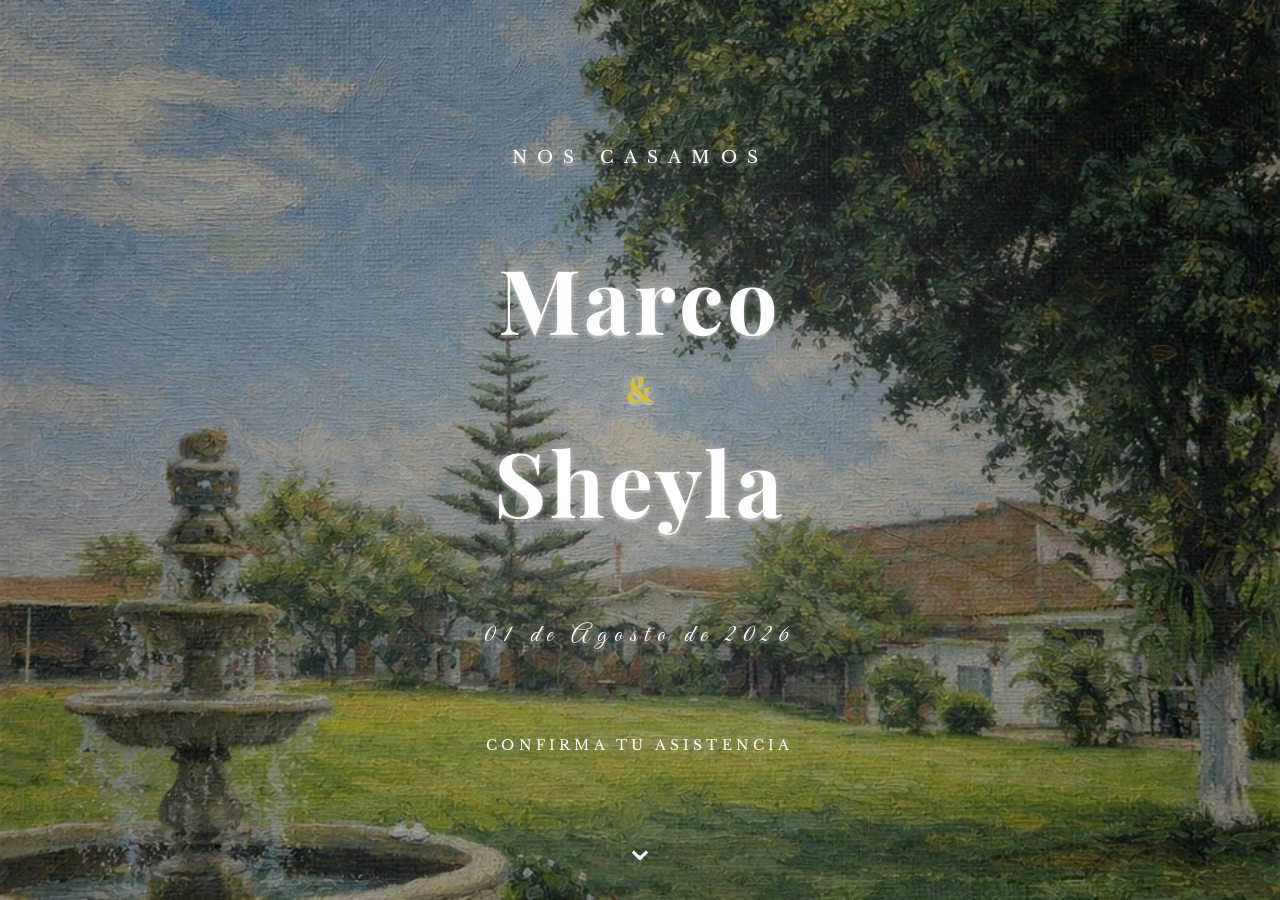
==== pagina2.html @ f52548e1 "uno" ====
<!DOCTYPE html>
<html lang="es">
<head>
<meta charset="UTF-8">
<meta name="viewport" content="width=device-width, initial-scale=1.0">

<title>Nuestra Boda</title>

<link rel="stylesheet" href="pagina2.css">

<!-- FUENTES -->
<link href="https://fonts.googleapis.com/css2?family=Playfair+Display:wght@400;600&family=Great+Vibes&family=Libre+Baskerville&family=Cormorant+Garamond&display=swap" rel="stylesheet">

</head>

<body>

<!-- BLOQUE 1 -->
<section class="hero">

  <div class="hero-bg"></div>
  <div class="hero-overlay"></div>

  <!-- CONTENIDO -->
  <div class="contenido-boda">

    <p class="pre">NOS CASAMOS</p>

    <h1 class="nombres">
      <span class="nombre">Marco</span>
      <span class="amp">&</span>
      <span class="nombre">Sheyla</span>
    </h1>

    <p class="fecha">01 de Agosto de 2026</p>

    <p class="confirmar">CONFIRMA TU ASISTENCIA</p>

  </div>

  <!-- FLECHA -->
  <div class="scroll-indicator">⌄</div>

</section>

<script src="pagina2.js"></script>

</body>
</html>
---- pagina2.css ----
/* =========================
   RESET
========================= */

*{
margin:0;
padding:0;
box-sizing:border-box;
}

html, body{
height:100%;
width:100%;
}

/* =========================
   BASE
========================= */

body{
font-family: 'Playfair Display', serif;
background:#f5f1ea;
overflow-x:hidden;
}

/* =========================
   HERO
========================= */

.hero{
position:relative;
width:100%;
height:100vh;
overflow:hidden;

display:flex;
justify-content:center;
align-items:center;
text-align:center;
}

/* =========================
   FONDO
========================= */

.hero-bg{
position:absolute;
top:0;
left:0;
width:100%;
height:100%;

background-image:url("fondo.jpg");
background-size:cover;
background-position:center;

z-index:1;
}

/* =========================
   OSCURECIDO
========================= */

.hero-overlay{
position:absolute;
top:0;
left:0;
width:100%;
height:100%;

background:rgba(0,0,0,0.35);

z-index:2;
}

/* =========================
   EFECTO SUEÑO
========================= */

.hero::after{
content:"";
position:absolute;
top:0;
left:0;
width:100%;
height:100%;

background:
radial-gradient(circle at center,
rgba(255,255,255,0.15),
transparent 75%);

z-index:3;
pointer-events:none;
}

/* =========================
   CONTENIDO
========================= */

.contenido-boda{
position:relative;
z-index:4;

color:white;

text-shadow:0 0 10px rgba(255,255,255,0.15);

display:flex;
flex-direction:column;
align-items:center;
gap:70px;

padding:20px;
}

/* TEXTO SUPERIOR */

.pre{
font-family:'Libre Baskerville', serif;
font-size:17px;
letter-spacing:0.6em;
}

/* NOMBRES */

.nombres{
display:flex;
flex-direction:column;
align-items:center;
gap:8px;
}

.nombre{
font-family:'Playfair Display', serif;
font-size:90px;
letter-spacing:0.045em;
}

.amp{
font-family:'Cormorant Garamond', serif;
font-size:40px;
color:#dbbf23;
}

/* FECHA */

.fecha{
font-family:'Great Vibes', cursive;
font-size:25px;
letter-spacing:0.3em;
margin-top:10px;
}

/* CONFIRMAR */

.confirmar{
font-family:'Libre Baskerville', serif;
font-size:14px;
letter-spacing:0.3em;
margin-top:15px;
}

/* =========================
   FLECHA
========================= */

.scroll-indicator{
position:absolute;
bottom:30px;
left:50%;

transform:translateX(-50%);

font-size:38px;
color:white;

z-index:5;

animation:floatArrow 1.5s ease-in-out infinite;
}

@keyframes floatArrow{
0%{
transform:translate(-50%,0);
opacity:0.8;
}
50%{
transform:translate(-50%,12px);
opacity:1;
}
100%{
transform:translate(-50%,0);
opacity:0.8;
}
}

/* =========================
   RESPONSIVE
========================= */

.nombre {
  font-size: clamp(34px, 7vw, 90px);
}

.pre {
  font-size: clamp(12px, 2.5vw, 17px);
}

.fecha {
  font-size: clamp(16px, 3vw, 25px);
}

.confirmar {
  font-size: clamp(11px, 2.5vw, 14px);
}

.scroll-indicator {
  font-size: clamp(22px, 5vw, 38px);
}
@media (max-width: 768px) {

  .contenido-boda {
    gap: 40px;
    padding: 16px;
  }

  .amp {
    font-size: clamp(32px, 6vw, 50px);
  }

  .hero {
    height: 100svh;
  }
}
@media (max-width: 380px) {

  .contenido-boda {
    gap: 28px;
  }

  .pre {
    letter-spacing: 0.4em;
  }

  .fecha {
    letter-spacing: 0.2em;
  }

  .scroll-indicator {
    bottom: 14px;
  }
}
.nombre,
.amp,
.fecha,
.pre {
  text-shadow:
    0 0 8px rgba(255, 255, 255, 0.203),
    0 0 14px rgba(255, 255, 255, 0.152),
    0 3px 2px rgba(255, 255, 255, 0.3);
}
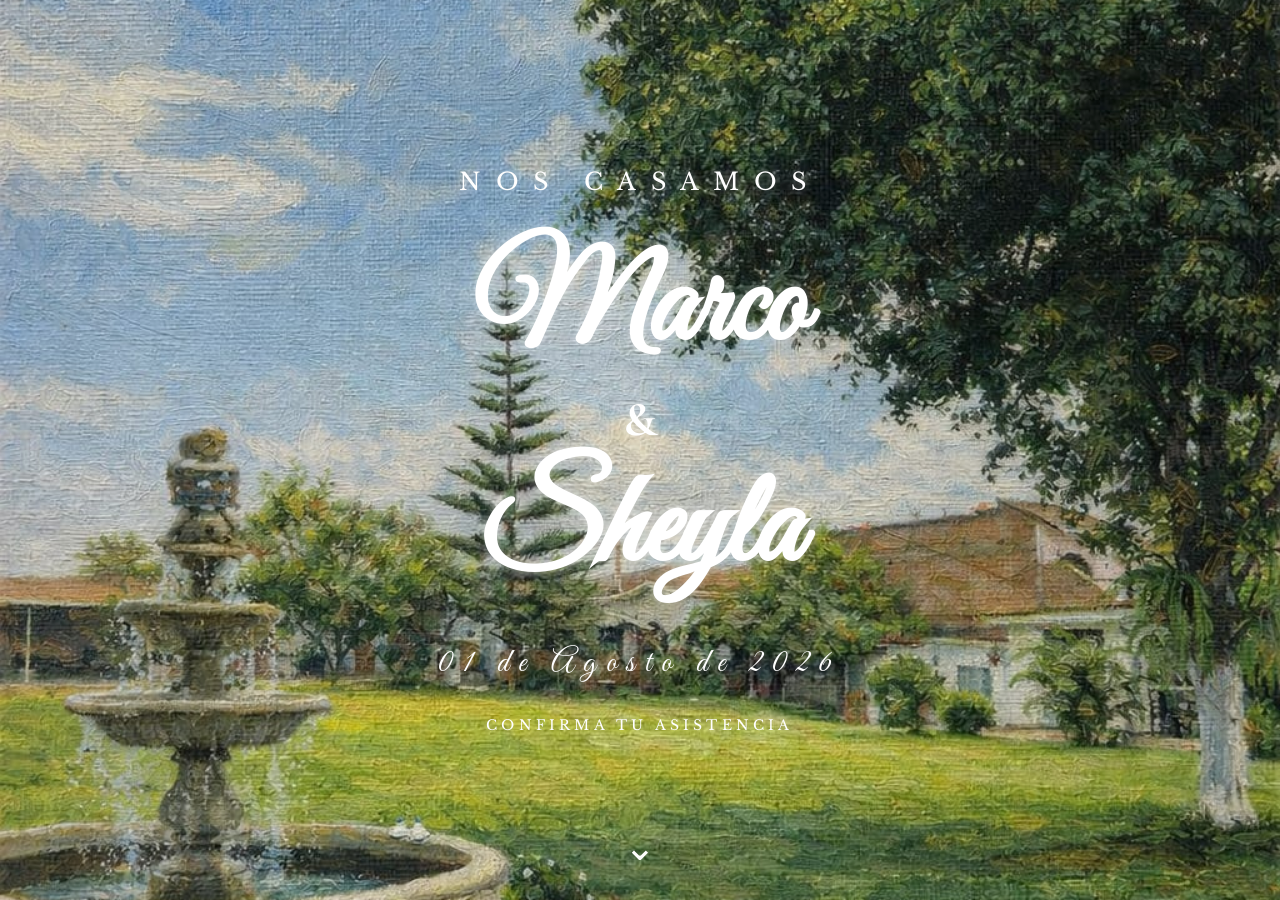
==== commit 61d822b4: "2" ====
--- a/pagina2.html
+++ b/pagina2.html
@@ -1,49 +1,57 @@
 <!DOCTYPE html>
 <html lang="es">
 <head>
-<meta charset="UTF-8">
-<meta name="viewport" content="width=device-width, initial-scale=1.0">
+  <meta charset="UTF-8">
+  <meta name="viewport" content="width=device-width, initial-scale=1.0">
+  <title>Nuestra Boda</title>
 
-<title>Nuestra Boda</title>
+  <link rel="stylesheet" href="pagina2.css">
 
-<link rel="stylesheet" href="pagina2.css">
-
-<!-- FUENTES -->
-<link href="https://fonts.googleapis.com/css2?family=Playfair+Display:wght@400;600&family=Great+Vibes&family=Libre+Baskerville&family=Cormorant+Garamond&display=swap" rel="stylesheet">
-
+  <!-- FUENTES -->
+  <link href="https://fonts.googleapis.com/css2?family=Playfair+Display:wght@400;600&family=Great+Vibes&family=Libre+Baskerville&family=Cormorant+Garamond&display=swap" rel="stylesheet">
 </head>
 
 <body>
 
-<!-- BLOQUE 1 -->
-<section class="hero">
+  <!-- AUDIO -->
+  <audio id="music" loop>
+    <source src="melodia.mp3" type="audio/mpeg">
+  </audio>
 
-  <div class="hero-bg"></div>
-  <div class="hero-overlay"></div>
+  <!-- HERO -->
+  <section class="hero">
 
-  <!-- CONTENIDO -->
-  <div class="contenido-boda">
+    <!-- CAPA 1: FONDO -->
+    <div class="hero-bg"></div>
 
-    <p class="pre">NOS CASAMOS</p>
+    <!-- CAPA 2: VIDEO -->
+    <div class="butterfly-video-container">
+      <video id="butterflyVideo" autoplay loop muted playsinline preload="auto">
+        <source src="img/butterflies.mp4" type="video/mp4">
+      </video>
+    </div>
 
-    <h1 class="nombres">
-      <span class="nombre">Marco</span>
-      <span class="amp">&</span>
-      <span class="nombre">Sheyla</span>
-    </h1>
+    <!-- CAPA 3: OVERLAY -->
+    <div class="hero-overlay"></div>
 
-    <p class="fecha">01 de Agosto de 2026</p>
+    <!-- CAPA 4: CONTENIDO -->
+    <div class="contenido-boda">
+      <p class="pre">NOS CASAMOS</p>
 
-    <p class="confirmar">CONFIRMA TU ASISTENCIA</p>
+      <h1 class="nombres">
+        <span class="nombre">Marco</span>
+        <span class="amp">&</span>
+        <span class="nombre">Sheyla</span>
+      </h1>
 
-  </div>
+      <p class="fecha">01 de Agosto de 2026</p>
+      <p class="confirmar">CONFIRMA TU ASISTENCIA</p>
+    </div>
 
-  <!-- FLECHA -->
-  <div class="scroll-indicator">⌄</div>
+    <div class="scroll-indicator">⌄</div>
 
-</section>
+  </section>
 
-<script src="pagina2.js"></script>
-
+  <script src="script.js"></script>
 </body>
 </html>
--- a/pagina2.css
+++ b/pagina2.css
@@ -1,262 +1,126 @@
-/* =========================
-   RESET
-========================= */
-
+/* RESET */
 *{
-margin:0;
-padding:0;
-box-sizing:border-box;
+  margin:0;
+  padding:0;
+  box-sizing:border-box;
 }
 
 html, body{
-height:100%;
-width:100%;
+  width:100%;
+  height:100%;
 }
 
-/* =========================
-   BASE
-========================= */
-
 body{
-font-family: 'Playfair Display', serif;
-background:#f5f1ea;
-overflow-x:hidden;
+  font-family:'Playfair Display', serif;
+  background:#f5f1ea;
+  overflow-x:hidden;
 }
 
-/* =========================
-   HERO
-========================= */
-
+/* HERO */
 .hero{
-position:relative;
-width:100%;
-height:100vh;
-overflow:hidden;
-
-display:flex;
-justify-content:center;
-align-items:center;
-text-align:center;
+  position:relative;
+  width:100%;
+  height:100vh;
+  overflow:hidden;
+  display:flex;
+  justify-content:center;
+  align-items:center;
+  text-align:center;
 }
 
-/* =========================
-   FONDO
-========================= */
-
+/* CAPA 1: FONDO */
 .hero-bg{
-position:absolute;
-top:0;
-left:0;
-width:100%;
-height:100%;
-
-background-image:url("fondo.jpg");
-background-size:cover;
-background-position:center;
-
-z-index:1;
+  position:absolute;
+  inset:0;
+  background:url("fondo.jpg") center/cover no-repeat;
+  z-index:1;
 }
 
-/* =========================
-   OSCURECIDO
-========================= */
-
-.hero-overlay{
-position:absolute;
-top:0;
-left:0;
-width:100%;
-height:100%;
-
-background:rgba(0,0,0,0.35);
-
-z-index:2;
+/* CAPA 2: VIDEO */
+.butterfly-video-container{
+  position:absolute;
+  inset:0;
+  z-index:2;
+  pointer-events:none;
 }
 
-/* =========================
-   EFECTO SUEÑO
-========================= */
-
-.hero::after{
-content:"";
-position:absolute;
-top:0;
-left:0;
-width:100%;
-height:100%;
-
-background:
-radial-gradient(circle at center,
-rgba(255,255,255,0.15),
-transparent 75%);
-
-z-index:3;
-pointer-events:none;
+#butterflyVideo{
+  width:100%;
+  height:100%;
+  object-fit:cover;
+  opacity:0.85;
+  filter:brightness(1.05) contrast(1.1);
 }
 
-/* =========================
-   CONTENIDO
-========================= */
-
-.contenido-boda{
-position:relative;
-z-index:4;
-
-color:white;
-
-text-shadow:0 0 10px rgba(255,255,255,0.15);
-
-display:flex;
-flex-direction:column;
-align-items:center;
-gap:70px;
-
-padding:20px;
+/* CAPA 3: OVERLAY */
+.hero-overlay{
+  position:absolute;
+  inset:0;
+  background:rgba(0,0,0,0.06);
+  z-index:3;
 }
 
-/* TEXTO SUPERIOR */
+/* CAPA 4: CONTENIDO */
+.contenido-boda{
+  position:relative;
+  z-index:4;
+  color:white;
+  display:flex;
+  flex-direction:column;
+  align-items:center;
+  gap:32px;
+  padding:24px;
+  text-shadow:0 0 8px rgba(255,255,255,0.4);
+}
 
 .pre{
-font-family:'Libre Baskerville', serif;
-font-size:17px;
-letter-spacing:0.6em;
+  font-family:'Libre Baskerville', serif;
+  font-size:clamp(14px,2.8vw,24px);
+  letter-spacing:0.6em;
 }
 
-/* NOMBRES */
-
 .nombres{
-display:flex;
-flex-direction:column;
-align-items:center;
-gap:8px;
+  display:flex;
+  flex-direction:column;
+  align-items:center;
 }
 
 .nombre{
-font-family:'Playfair Display', serif;
-font-size:90px;
-letter-spacing:0.045em;
+  font-family:'Great Vibes', serif;
+  font-size:clamp(55px,12vw,130px);
 }
 
 .amp{
-font-family:'Cormorant Garamond', serif;
-font-size:40px;
-color:#dbbf23;
+  font-family:'Cormorant Garamond', serif;
+  font-size:clamp(28px,5vw,48px);
 }
 
-/* FECHA */
-
 .fecha{
-font-family:'Great Vibes', cursive;
-font-size:25px;
-letter-spacing:0.3em;
-margin-top:10px;
+  font-family:'Great Vibes', cursive;
+  font-size:clamp(22px,3.8vw,32px);
+  letter-spacing:0.3em;
 }
 
-/* CONFIRMAR */
-
 .confirmar{
-font-family:'Libre Baskerville', serif;
-font-size:14px;
-letter-spacing:0.3em;
-margin-top:15px;
+  font-family:'Libre Baskerville', serif;
+  font-size:clamp(10px,2vw,14px);
+  letter-spacing:0.3em;
 }
 
-/* =========================
-   FLECHA
-========================= */
-
+/* FLECHA */
 .scroll-indicator{
-position:absolute;
-bottom:30px;
-left:50%;
-
-transform:translateX(-50%);
-
-font-size:38px;
-color:white;
-
-z-index:5;
-
-animation:floatArrow 1.5s ease-in-out infinite;
+  position:absolute;
+  bottom:30px;
+  left:50%;
+  transform:translateX(-50%);
+  font-size:38px;
+  color:white;
+  z-index:4;
+  animation:floatArrow 1.5s ease-in-out infinite;
 }
 
 @keyframes floatArrow{
-0%{
-transform:translate(-50%,0);
-opacity:0.8;
-}
-50%{
-transform:translate(-50%,12px);
-opacity:1;
-}
-100%{
-transform:translate(-50%,0);
-opacity:0.8;
-}
-}
-
-/* =========================
-   RESPONSIVE
-========================= */
-
-.nombre {
-  font-size: clamp(34px, 7vw, 90px);
-}
-
-.pre {
-  font-size: clamp(12px, 2.5vw, 17px);
-}
-
-.fecha {
-  font-size: clamp(16px, 3vw, 25px);
-}
-
-.confirmar {
-  font-size: clamp(11px, 2.5vw, 14px);
-}
-
-.scroll-indicator {
-  font-size: clamp(22px, 5vw, 38px);
-}
-@media (max-width: 768px) {
-
-  .contenido-boda {
-    gap: 40px;
-    padding: 16px;
-  }
-
-  .amp {
-    font-size: clamp(32px, 6vw, 50px);
-  }
-
-  .hero {
-    height: 100svh;
-  }
-}
-@media (max-width: 380px) {
-
-  .contenido-boda {
-    gap: 28px;
-  }
-
-  .pre {
-    letter-spacing: 0.4em;
-  }
-
-  .fecha {
-    letter-spacing: 0.2em;
-  }
-
-  .scroll-indicator {
-    bottom: 14px;
-  }
-}
-.nombre,
-.amp,
-.fecha,
-.pre {
-  text-shadow:
-    0 0 8px rgba(255, 255, 255, 0.203),
-    0 0 14px rgba(255, 255, 255, 0.152),
-    0 3px 2px rgba(255, 255, 255, 0.3);
+  0%{transform:translate(-50%,0);}
+  50%{transform:translate(-50%,12px);}
+  100%{transform:translate(-50%,0);}
 }
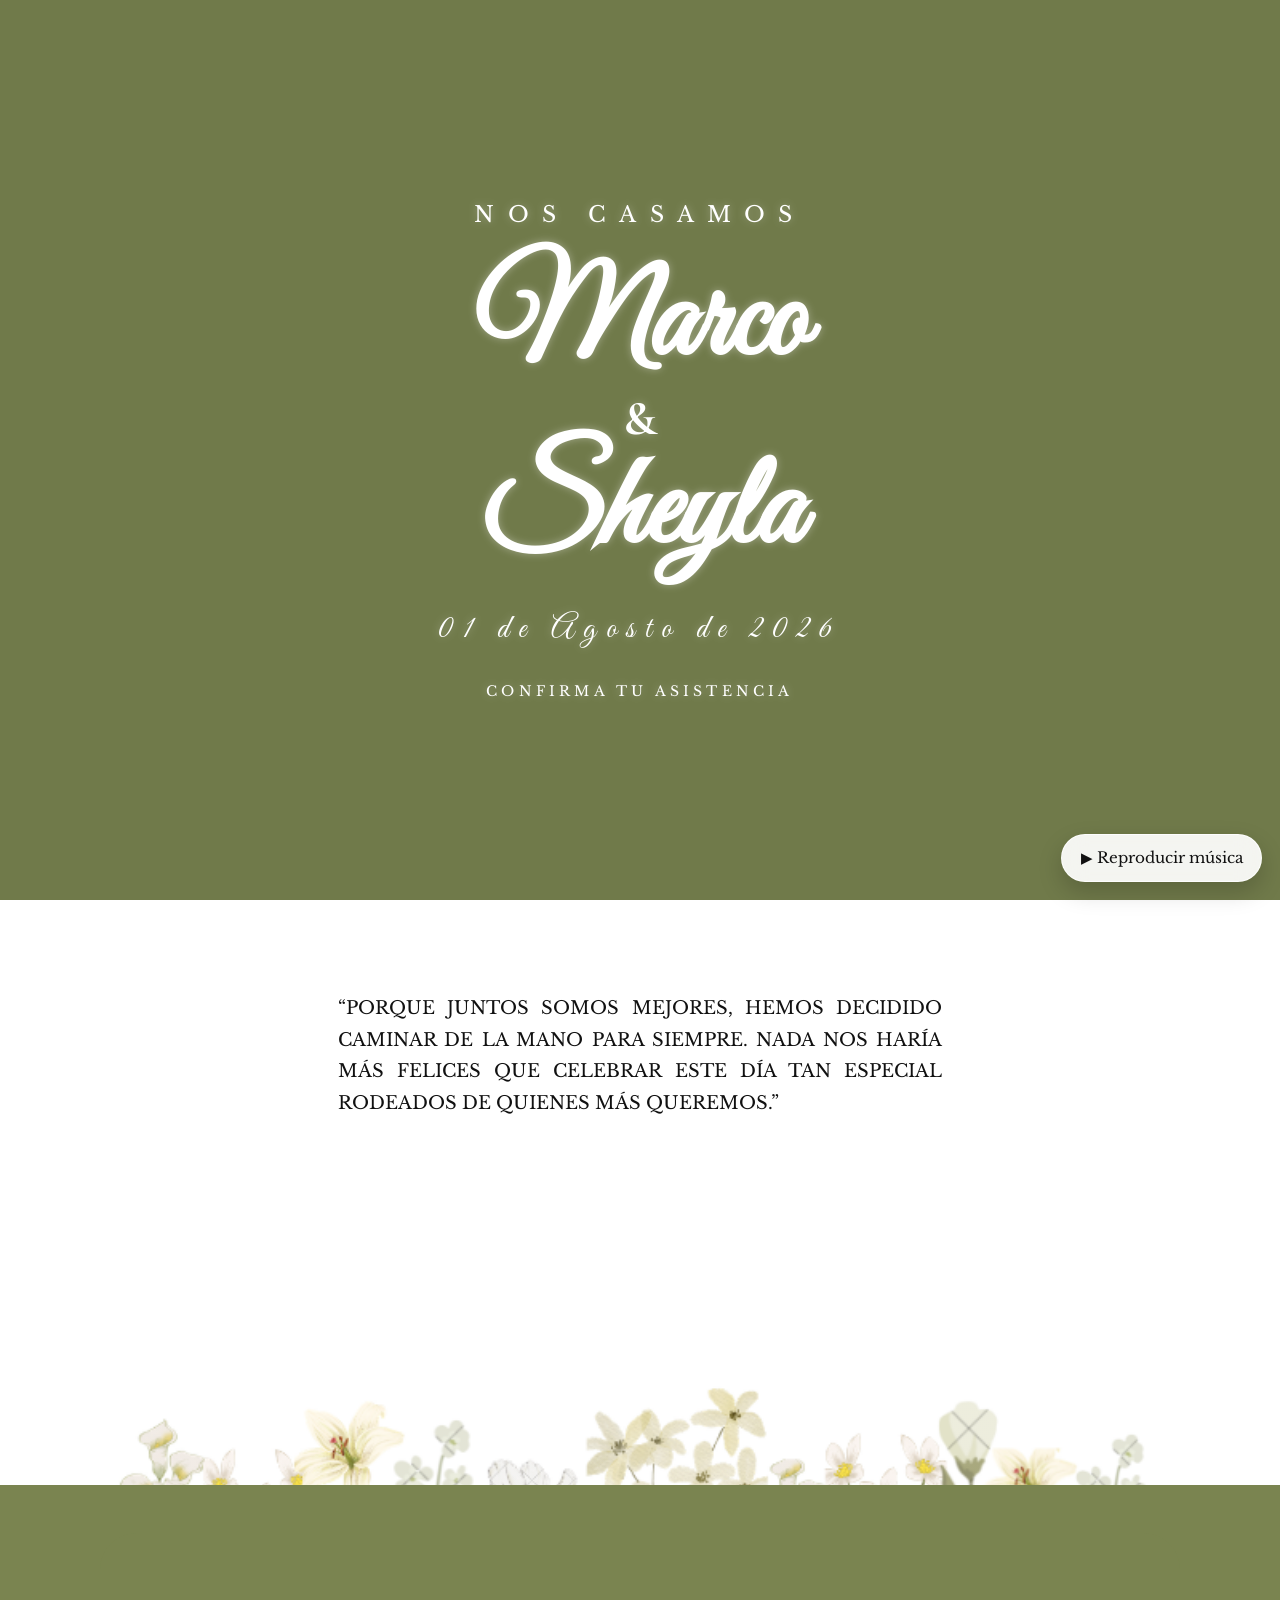
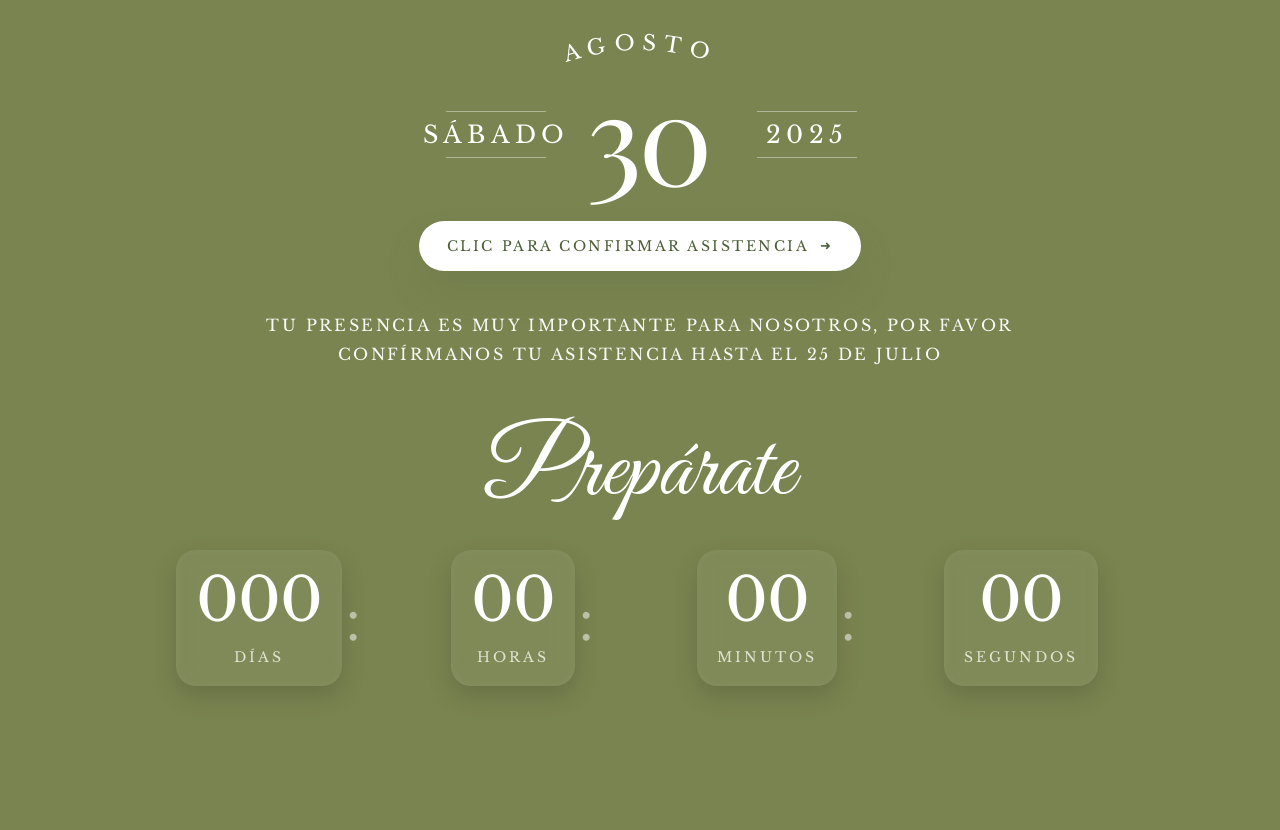
==== commit b9d7e7cc: "2" ====
--- a/pagina2.html
+++ b/pagina2.html
@@ -2,32 +2,37 @@
 <html lang="es">
 <head>
   <meta charset="UTF-8">
-  <meta name="viewport" content="width=device-width, initial-scale=1.0">
+  <meta name="viewport" content="width=device-width, initial-scale=1.0, viewport-fit=cover">
+  <meta name="mobile-web-app-capable" content="yes">
+  <meta name="apple-mobile-web-app-status-bar-style" content="black-translucent">
   <title>Nuestra Boda</title>
-
+  <link rel="icon" href="data:image/svg+xml,<svg xmlns='http://www.w3.org/2000/svg' viewBox='0 0 100 100'><text y='75' font-size='75' fill='%23d4a574'>💒</text></svg>">
   <link rel="stylesheet" href="pagina2.css">
 
   <!-- FUENTES -->
+  <link rel="preconnect" href="https://fonts.googleapis.com">
+  <link rel="preconnect" href="https://fonts.gstatic.com" crossorigin>
   <link href="https://fonts.googleapis.com/css2?family=Playfair+Display:wght@400;600&family=Great+Vibes&family=Libre+Baskerville&family=Cormorant+Garamond&display=swap" rel="stylesheet">
 </head>
 
 <body>
 
   <!-- AUDIO -->
-  <audio id="music" loop>
+  <audio id="music" loop preload="auto" autoplay>
     <source src="melodia.mp3" type="audio/mpeg">
   </audio>
 
+  <button id="audio-toggle" class="audio-toggle" aria-pressed="false" aria-label="Reproducir música">
+    ▶ Reproducir música
+  </button>
+
   <!-- HERO -->
-  <section class="hero">
+  <header class="hero">
 
-    <!-- CAPA 1: FONDO -->
-    <div class="hero-bg"></div>
-
-    <!-- CAPA 2: VIDEO -->
-    <div class="butterfly-video-container">
-      <video id="butterflyVideo" autoplay loop muted playsinline preload="auto">
-        <source src="img/butterflies.mp4" type="video/mp4">
+    <!-- CAPA 1: VIDEO DE FONDO -->
+    <div class="hero-bg-video" aria-hidden="true">
+      <video autoplay loop muted playsinline preload="metadata">
+        <source src="video.mp4" type="video/mp4">
       </video>
     </div>
 
@@ -35,7 +40,7 @@
     <div class="hero-overlay"></div>
 
     <!-- CAPA 4: CONTENIDO -->
-    <div class="contenido-boda">
+    <div class="contenido-boda animate">
       <p class="pre">NOS CASAMOS</p>
 
       <h1 class="nombres">
@@ -48,10 +53,93 @@
       <p class="confirmar">CONFIRMA TU ASISTENCIA</p>
     </div>
 
-    <div class="scroll-indicator">⌄</div>
+  </header>
 
-  </section>
+  <!-- SECCIÓN PALABRAS -->
+<section class="story-section animate">
 
-  <script src="script.js"></script>
+  <picture class="story-bg">
+    <source srcset="img/uno-mobile.png" media="(max-width: 768px)">
+    <source srcset="img/uno-desktop.png" media="(min-width: 769px)">
+    <img src="img/uno-desktop.png" alt="Nuestra historia">
+  </picture>
+
+  <div class="story-text" tabindex="0" role="button" aria-pressed="false">
+    <p>
+      “PORQUE JUNTOS SOMOS MEJORES, HEMOS DECIDIDO CAMINAR DE LA MANO PARA SIEMPRE.
+      NADA NOS HARÍA MÁS FELICES QUE CELEBRAR ESTE DÍA TAN ESPECIAL RODEADOS DE QUIENES MÁS QUEREMOS.”
+    </p>
+  </div>
+
+</section>
+
+  <!-- PREPARATE -->
+  <main>
+    <section id="countdown" class="countdown-section animate">
+      <div class="countdown-panel">
+        <div class="countdown-date">
+          
+<div class="countdown-month">
+  <svg viewBox="0 0 300 70" class="month-arc">
+
+    <defs>
+      <path id="curveMonth" d="M20,60 Q150,20 280,60" />
+    </defs>
+
+    <text class="month-text">
+      <textPath href="#curveMonth" startOffset="50%" text-anchor="middle">
+        AGOSTO
+      </textPath>
+    </text>
+
+  </svg>
+</div>
+
+
+          <div class="countdown-date-panel">
+            <span class="countdown-line"></span>
+            <span class="countdown-weekday">SÁBADO</span>
+            <span class="countdown-day">30</span>
+            <span class="countdown-year">2025</span>
+            <span class="countdown-line"></span>
+          </div>
+        </div>
+
+        <a href="#confirmar" class="countdown-button">CLIC PARA CONFIRMAR ASISTENCIA</a>
+
+        <p class="countdown-message">
+          TU PRESENCIA ES MUY IMPORTANTE PARA NOSOTROS, POR FAVOR CONFÍRMANOS TU ASISTENCIA HASTA EL 25 DE JULIO
+        </p>
+
+        <h2 class="countdown-title">Prepárate</h2>
+
+        <div class="countdown-grid">
+          <div class="countdown-item">
+            <span id="days" class="countdown-number">000</span>
+            <span class="countdown-label">Días</span>
+          </div>
+
+          <div class="countdown-item">
+            <span id="hours" class="countdown-number">00</span>
+            <span class="countdown-label">Horas</span>
+          </div>
+
+          <div class="countdown-item">
+            <span id="minutes" class="countdown-number">00</span>
+            <span class="countdown-label">Minutos</span>
+          </div>
+
+          <div class="countdown-item">
+            <span id="seconds" class="countdown-number">00</span>
+            <span class="countdown-label">Segundos</span>
+          </div>
+        </div>
+      </div>
+    </section>
+  </main>
+
+  <!-- JS -->
+  <script src="pagina2.js" defer></script>
+
 </body>
-</html>+</html>
--- a/pagina2.css
+++ b/pagina2.css
@@ -1,26 +1,85 @@
-/* RESET */
-*{
-  margin:0;
-  padding:0;
-  box-sizing:border-box;
-}
+/* =========================================================
+   00) RESET + BASE
+   ========================================================= */
+*{ margin:0; padding:0; box-sizing:border-box; }
 
 html, body{
   width:100%;
   height:100%;
+  background:#7A8450;
 }
 
 body{
   font-family:'Playfair Display', serif;
-  background:#f5f1ea;
+  background:#7A8450;
   overflow-x:hidden;
-}
-
-/* HERO */
+  color:#fff;
+}
+
+/* =========================================================
+   01) VARIABLES (EDITA AQUÍ PARA CAMBIAR TODO FÁCIL)
+   - Cambia fuentes, tamaños, espacios y colores sin romper nada
+   ========================================================= */
+:root{
+  /* Colores */
+  --bg: #7A8450;
+  --white: #ffffff;
+  --soft: #e3e8d6;
+  --ink: #111;
+
+  /* Fuentes */
+  --font-main: 'Playfair Display', serif;
+  --font-serif: 'Libre Baskerville', serif;
+  --font-script: 'Great Vibes', cursive;
+  --font-alt: 'Cormorant Garamond', serif;
+
+  /* Sombras / radios */
+  --shadow-card: 0 10px 25px rgba(0,0,0,0.15), inset 0 0 10px rgba(255,255,255,0.05);
+  --shadow-fab: 0 10px 25px rgba(0,0,0,0.18);
+  --radius-panel: 36px;
+  --radius-card: 20px;
+
+  /* Espaciados generales */
+  --section-pad: clamp(24px, 5vw, 48px);
+
+  /* CUENTA ATRÁS (PC por defecto) */
+  --cd-panel-pad-y: clamp(48px, 8vw, 96px);
+  --cd-panel-pad-x: clamp(24px, 5vw, 52px);
+
+  --cd-grid-gap: clamp(20px, 3.5vw, 40px);
+  --cd-item-gap: 18px;
+  --cd-item-minw: 84px;
+
+  --cd-number-font: var(--font-serif);      /* cámbialo si quieres: var(--font-main) o var(--font-alt) */
+  --cd-number-size: clamp(38px, 6vw, 60px);
+  --cd-number-weight: 400;
+  --cd-number-letter: -0.02em;
+  --cd-number-shadow: none;
+
+  --cd-label-font: var(--font-serif);
+  --cd-label-size: clamp(11px, 2vw, 14px);
+  --cd-label-letter: 0.22em;
+
+  --cd-title-font: var(--font-script);
+  --cd-title-size: clamp(56px, 10vw, 96px);
+
+  --cd-text-font: var(--font-serif);
+  --cd-text-size: clamp(10px, 2.2vw, 16px);
+
+  /* Dos puntos “:” (PC) */
+  --cd-colon-size: clamp(36px, 6vw, 54px);
+  --cd-colon-right: -18px;
+  --cd-colon-opacity: 0.5;
+}
+
+/* =========================================================
+   02) HERO (VIDEO + OVERLAY + TEXTOS)
+   ========================================================= */
 .hero{
   position:relative;
   width:100%;
-  height:100vh;
+  min-height:100vh;
+  height:100dvh;
   overflow:hidden;
   display:flex;
   justify-content:center;
@@ -28,55 +87,48 @@
   text-align:center;
 }
 
-/* CAPA 1: FONDO */
-.hero-bg{
+/* VIDEO DE FONDO */
+.hero-bg-video{
   position:absolute;
   inset:0;
-  background:url("fondo.jpg") center/cover no-repeat;
+  width:100%;
+  height:100%;
   z-index:1;
 }
 
-/* CAPA 2: VIDEO */
-.butterfly-video-container{
-  position:absolute;
-  inset:0;
-  z-index:2;
-  pointer-events:none;
-}
-
-#butterflyVideo{
+.hero-bg-video video{
   width:100%;
   height:100%;
   object-fit:cover;
-  opacity:0.85;
-  filter:brightness(1.05) contrast(1.1);
-}
-
-/* CAPA 3: OVERLAY */
+  filter:brightness(0.9);
+}
+
+/* OVERLAY */
 .hero-overlay{
   position:absolute;
   inset:0;
-  background:rgba(0,0,0,0.06);
+  background:rgba(0,0,0,0.08);
   z-index:3;
 }
 
-/* CAPA 4: CONTENIDO */
+/* CONTENIDO HERO */
 .contenido-boda{
   position:relative;
   z-index:4;
-  color:white;
+  color:var(--white);
   display:flex;
   flex-direction:column;
   align-items:center;
-  gap:32px;
-  padding:24px;
-  text-shadow:0 0 8px rgba(255,255,255,0.4);
-}
-
+  gap:clamp(16px,4vw,32px);
+  padding:clamp(16px,5vw,32px);
+  text-shadow:0 0 8px rgba(255,255,255,0.35);
+}
+
+/* TEXTOS HERO */
 .pre{
-  font-family:'Libre Baskerville', serif;
-  font-size:clamp(14px,2.8vw,24px);
-  letter-spacing:0.6em;
+  font-family:var(--font-serif);
+  font-size:clamp(12px,3vw,22px);
+  letter-spacing:clamp(0.2em,2vw,0.6em);
 }
 
 .nombres{
@@ -86,41 +138,559 @@
 }
 
 .nombre{
-  font-family:'Great Vibes', serif;
-  font-size:clamp(55px,12vw,130px);
+  font-family:var(--font-script);
+  font-size:clamp(48px,14vw,130px);
+  line-height:1;
 }
 
 .amp{
-  font-family:'Cormorant Garamond', serif;
-  font-size:clamp(28px,5vw,48px);
+  font-family:var(--font-alt);
+  font-size:clamp(24px,6vw,48px);
 }
 
 .fecha{
-  font-family:'Great Vibes', cursive;
-  font-size:clamp(22px,3.8vw,32px);
-  letter-spacing:0.3em;
+  font-family:var(--font-script);
+  font-size:clamp(20px,4vw,32px);
+  letter-spacing:clamp(0.1em,1vw,0.3em);
 }
 
 .confirmar{
-  font-family:'Libre Baskerville', serif;
-  font-size:clamp(10px,2vw,14px);
-  letter-spacing:0.3em;
-}
-
-/* FLECHA */
-.scroll-indicator{
-  position:absolute;
-  bottom:30px;
-  left:50%;
-  transform:translateX(-50%);
-  font-size:38px;
-  color:white;
-  z-index:4;
-  animation:floatArrow 1.5s ease-in-out infinite;
-}
-
-@keyframes floatArrow{
-  0%{transform:translate(-50%,0);}
-  50%{transform:translate(-50%,12px);}
-  100%{transform:translate(-50%,0);}
-}+  font-family:var(--font-serif);
+  font-size:clamp(10px,2.5vw,14px);
+  letter-spacing:clamp(0.15em,1vw,0.3em);
+}
+
+/* =========================================================
+   03) BOTÓN AUDIO (Floating)
+   ========================================================= */
+.audio-toggle {
+  position: fixed;
+  bottom: 18px;
+  right: 18px;
+  z-index: 20;
+  background: rgba(255, 255, 255, 0.92);
+  color: #111;
+  border: 1px solid rgba(255, 255, 255, 0.85);
+  border-radius: 999px;
+  padding: 0.85rem 1.15rem;
+  font-size: 0.95rem;
+  font-family: var(--font-serif);
+  cursor: pointer;
+  box-shadow: var(--shadow-fab);
+  transition: transform 0.25s ease, background-color 0.25s ease, box-shadow 0.25s ease;
+  backdrop-filter: blur(12px);
+}
+
+.audio-toggle:hover,
+.audio-toggle:focus-visible {
+  transform: translateY(-2px);
+  background: rgba(255, 255, 255, 1);
+  outline: none;
+}
+
+.audio-toggle.playing {
+  color: #0d5820;
+  border-color: #1d7a2d;
+}
+
+/* =========================================================
+   04) CUENTA ATRÁS
+   ========================================================= */
+.countdown-section {
+  position: relative;
+  z-index: 1;
+  min-height: 100vh;
+  width: 100%;
+  padding: var(--section-pad);
+  background: var(--bg);
+  display: flex;
+  justify-content: center;
+  align-items: center;
+}
+
+/* decoraciones suaves */
+.countdown-section::before {
+  content: "";
+  position: absolute;
+  top: 10%;
+  left: 50%;
+  width: 420px;
+  height: 420px;
+  transform: translateX(-50%);
+  background: radial-gradient(circle at top center, rgba(122, 132, 80, 0.08) 0%, transparent 55%);
+  pointer-events: none;
+}
+
+.countdown-section::after {
+  content: "";
+  position: absolute;
+  bottom: 8%;
+  right: 10%;
+  width: 360px;
+  height: 360px;
+  background: radial-gradient(circle at bottom right, rgba(122, 132, 80, 0.06) 0%, transparent 55%);
+  pointer-events: none;
+}
+
+.countdown-panel {
+  width: 100%;
+  max-width: 1080px;
+  padding: var(--cd-panel-pad-y) var(--cd-panel-pad-x);
+  background: var(--bg);
+  color: var(--white);
+  text-align: center;
+  border-radius: var(--radius-panel);
+  overflow: hidden;
+  position: relative;
+}
+
+/* --- Fecha superior --- */
+.countdown-date {
+  display: flex;
+  flex-direction: column;
+  align-items: center;
+  gap: 12px;
+  margin-bottom: 60px;
+  position: relative;
+  z-index: 2;
+}
+
+.countdown-month {
+  font-family: var(--cd-text-font);
+  font-size: clamp(20px, 4.5vw, 30px);
+  letter-spacing: 0.35em;
+  text-transform: uppercase;
+  color: var(--white);
+}
+
+.month-arc {
+  width: 100%;
+  max-width: 160px; /* controla el tamaño final */
+  display: block;
+  margin: 0 auto;
+}
+
+.month-text {
+  fill: var(--white);
+  font-family: var(--cd-text-font); /* mantiene tu font actual */
+  font-size: clamp(30px, 5.5vw, 40px); /* mismo tamaño responsive */
+  letter-spacing: 0.35em;
+}
+
+
+.countdown-date-panel {
+  display: flex;
+  align-items: center;
+  justify-content: center;
+  gap: clamp(14px, 2.5vw, 40px);
+  flex-wrap: wrap;
+  width: 100%;
+}
+.countdown-weekday,
+.countdown-year {
+  font-family: var(--cd-text-font);
+  font-size: clamp(16px, 4vw, 24px);
+  letter-spacing: 0.22em;
+  text-transform: uppercase;
+  color: var(--white);
+
+  display: flex;
+  flex-direction: column;
+  align-items: center;
+  gap: 8px;
+}
+
+.countdown-weekday::before,
+.countdown-weekday::after,
+.countdown-year::before,
+.countdown-year::after {
+  content: "";
+  width: clamp(60px, 12vw, 100px);
+  height: 1px;
+  background: rgba(255,255,255,0.4);
+}
+
+.countdown-day {
+  font-family: var(--font-main);
+  font-size: clamp(72px, 11vw, 125px);
+  letter-spacing: -0.03em;
+  color: var(--white);
+  line-height: 0.9;
+  transform: translateX(-16px);
+}
+
+/* --- Botón --- */
+
+.countdown-button {
+  display: inline-flex;
+  align-items: center;
+  justify-content: center;
+
+  /* Espacio interno adaptable */
+  padding: clamp(8px, 1.5vw, 16px) clamp(14px, 2.5vw, 28px);
+
+  /* Espacio entre texto e icono */
+  gap: clamp(4px, 1vw, 10px);
+
+  margin: 0 auto 40px;
+
+  background: var(--white);
+  color: #4b5f37;
+
+  /* Bordes adaptables */
+  border-radius: clamp(20px, 4vw, 999px);
+
+  text-transform: uppercase;
+  font-family: var(--cd-text-font);
+
+  /* Texto responsive */
+  font-size: clamp(10px, 1.5vw, 14px);
+
+  /* Espaciado letras */
+  letter-spacing: clamp(0.08em, 0.2vw, 0.18em);
+
+  text-decoration: none;
+  box-shadow: 0 20px 35px rgba(85, 103, 63, 0.2);
+
+  /* Animación suave */
+  transition: all 0.25s ease;
+}
+.countdown-button:hover {
+  transform: translateY(-1px);
+  background: #4b5f37;
+  color: var(--white);
+}
+
+.countdown-button::after {
+  content: '➜';
+  font-size: 0.95em;
+}
+
+/* --- Mensaje --- */
+.countdown-message {
+  max-width: 760px;
+  margin: 0 auto 42px;
+  font-family: var(--cd-text-font);
+  font-size: var(--cd-text-size);
+  letter-spacing: 0.15em;
+  line-height: 1.85;
+  text-transform: uppercase;
+  color: var(--white);
+  opacity: 0.95;
+}
+
+/* --- Título --- */
+.countdown-title {
+  font-family: var(--cd-title-font);
+  font-weight: 200;
+  font-size: var(--cd-title-size);
+  color: var(--white);
+  margin-bottom: 18px;
+}
+
+/* --- Grid contador --- */
+.countdown-grid {
+  display: grid;
+  grid-template-columns: repeat(4, minmax(96px, 1fr)); /* se compacta SOLO en PC abajo */
+  gap: var(--cd-grid-gap);
+  justify-items: center;
+  position: relative;
+  z-index: 2;
+}
+
+.countdown-item {
+  display: flex;
+  flex-direction: column;
+  align-items: center;
+  gap: var(--cd-item-gap);
+  min-width: var(--cd-item-minw);
+  padding: 20px;
+  border-radius: var(--radius-card);
+  background: rgba(255,255,255,0.05);
+  backdrop-filter: blur(10px);
+  box-shadow: var(--shadow-card);
+  transition: transform 0.3s ease, background 0.3s ease;
+  position: relative;
+}
+
+/* “:” SOLO PC (por defecto visible en desktop) */
+.countdown-item:not(:last-child)::after {
+  content: ':';
+  font-size: var(--cd-colon-size);
+  color: rgba(255, 255, 255, var(--cd-colon-opacity));
+  position: absolute;
+  right: var(--cd-colon-right);
+  top: 50%;
+  transform: translateY(-50%);
+}
+
+.countdown-number {
+  font-family: var(--cd-number-font);
+  font-size: var(--cd-number-size);
+  font-weight: var(--cd-number-weight);
+  letter-spacing: var(--cd-number-letter);
+  line-height: 1;
+  text-shadow: var(--cd-number-shadow);
+  color: var(--white);
+}
+
+.countdown-label {
+  font-family: var(--cd-label-font);
+  font-size: var(--cd-label-size);
+  letter-spacing: var(--cd-label-letter);
+  text-transform: uppercase;
+  color: var(--soft);
+  opacity: 0.95;
+}
+
+/* Hover desktop */
+@media (hover: hover) {
+  .countdown-item:hover {
+    transform: translateY(-5px) scale(1.05);
+    background: rgba(255,255,255,0.08);
+  }
+}
+
+/* =========================================================
+   05) HISTORIA / PALABRAS
+   ========================================================= */
+.story-section {
+  position: relative;
+  width: 100%;
+  min-height: 65dvh;           /* dejamos SOLO UNA (sin duplicidad) */
+  display: flex;
+  justify-content: center;
+ align-items: flex-start;
+  overflow: hidden;
+  isolation: isolate;
+  padding-top: clamp(22px, 5vh, 60px);
+}
+
+.story-section::after {
+  content: "";
+  position: absolute;
+  inset: 0;
+  background: linear-gradient(180deg, rgba(255, 255, 255, 0.06), rgba(255, 255, 255, 0.04));
+  z-index: 1;
+  pointer-events: none;
+}
+
+/* Fondo responsive */
+.story-bg {
+  position: absolute;
+  inset: 0;
+  width: 100%;
+  height: 100%;
+  z-index: 0;
+  display: block;
+}
+
+.story-bg img {
+  width: 100%;
+  height: 100%;
+  object-fit: cover;
+  object-position: center 40%;
+}
+
+/* Caja del texto */
+.story-text {
+  position: relative;
+  z-index: 2;
+  width: 80vw;
+  max-width: 700px;
+  padding: clamp(24px, 5vw, 48px);
+  text-align: center;
+  touch-action: manipulation;
+}
+
+.story-text p {
+  font-family: var(--font-serif);
+  font-size: clamp(14px, 2.5vw, 18px);
+  line-height: 1.75;
+  color: var(--ink);
+  margin: 0;
+  text-shadow: 0 2px 14px rgb(255, 255, 255);
+  cursor: pointer;
+  text-align: justify
+}
+
+/* =========================================================
+   06) ANIMACIONES (COMPATIBLE CON TU JS: .animate + .visible)
+   - Evita que quede todo invisible si la animación no dispara
+   ========================================================= */
+.animate{
+  opacity: 0;
+  transform: translateY(30px);
+  will-change: opacity, transform;
+}
+
+.animate.visible{
+  opacity: 1;
+  transform: translateY(0);
+  transition: opacity 0.8s ease, transform 0.8s ease;
+}
+
+/* Respeta usuarios con menos animación */
+@media (prefers-reduced-motion: reduce){
+  .animate, .animate.visible{
+    opacity: 1 !important;
+    transform: none !important;
+    transition: none !important;
+  }
+}
+
+/* =========================================================
+   07) RESPONSIVE (TABLET / MÓVIL)
+   ========================================================= */
+
+/* Tablet */
+@media (max-width: 1024px) {
+  .audio-toggle {
+    padding: 0.75rem 1rem;
+    font-size: 0.85rem;
+    bottom: 12px;
+    right: 12px;
+  }
+}
+
+/* Móvil */
+@media (max-width: 768px) {
+
+  /* HERO */
+  .contenido-boda {
+    line-height: 2.8;
+    gap: clamp(12px, 3vw, 20px);
+  }
+
+  .pre {
+    line-height: 6;
+    font-size: clamp(14px, 2.8vw, 22px);
+  }
+
+  .nombre {
+    font-size: clamp(80px, 14vw, 130px);
+  }
+
+  .amp {
+    font-size: clamp(26px, 8vw, 50px);
+  }
+
+  .fecha {
+    font-size: clamp(26px, 7vw, 44px);
+  }
+
+  .confirmar {
+    font-size: clamp(10px, 2.5vw, 14px);
+  }
+
+  .audio-toggle {
+    padding: 0.65rem 0.9rem;
+    font-size: 0.75rem;
+    bottom: 8px;
+    right: 8px;
+    border-radius: 20px;
+  }
+
+  /* CUENTA ATRÁS */
+  .countdown-section {
+    width: 100vw;
+    padding: 0;
+  }
+
+  .countdown-panel {
+    max-width: none;
+    width: 100%;
+    margin: 0;
+    padding: clamp(16px, 5vw, 20px) clamp(16px, 5vw, 20px);
+    border-radius: 24px;
+  }
+.countdown-date {
+    margin-bottom: 50px;
+  }
+
+.countdown-day {
+    transform: translateX(-50px);
+  }
+
+  .countdown-weekday {
+    transform: translateX(-50px);
+  }
+
+  .countdown-year {
+    transform: translateX(-50px);
+  }
+
+
+  .countdown-line { width: 50px; }
+ 
+  .countdown-grid {
+    grid-template-columns: repeat(2, minmax(76px, 1fr));
+    gap: var(--cd-grid-gap);
+    width: 100%;
+  }
+
+  .countdown-item {
+    width: 100%;
+    min-width: 0;
+    gap: var(--cd-item-gap);
+    border-radius: 16px;
+  }
+
+  /* En móvil, SIN “:” */
+  .countdown-item::after { display:none !important; }
+
+  /* HISTORIA */
+  .story-text {
+    width: 90vw;
+    max-width: none;
+    padding: clamp(16px, 4vw, 32px);
+  }
+
+  .story-text p {
+    font-size: clamp(10px, 2vw, 13px);
+    line-height: 1.6;
+  }
+
+  .story-section { 
+ min-height: auto;
+  padding-bottom: 90px;
+}
+
+}
+.countdown-date {
+  margin-bottom: 30px;
+}
+
+
+/* Pantallas muy pequeñas */
+@media (max-width: 480px) {
+  .hero { height: 100dvh; }
+
+  .contenido-boda {
+    line-height: 2.8;
+    gap: clamp(4px, 2vw, 8px);
+  }
+
+  .nombre { font-size: clamp(60px, 10vw, 100px); }
+
+  .countdown-grid { gap: 8px; }
+  .countdown-item { padding: 8px; min-height: 80px; }
+}
+
+/* =========================================================
+   08) AJUSTE SOLO PARA PC (COMPACTAR CONTADOR)
+   - Esto mantiene móvil como está, y en PC junta más los números
+   ========================================================= */
+
+@media (min-width: 769px) {
+
+  .countdown-grid {
+    grid-template-columns: repeat(4, minmax(70px, 1fr));
+    gap: var(--cd-grid-gap);
+  }
+
+  .countdown-item:not(:last-child)::after {
+    right: var(--cd-colon-right);
+  }
+
+}
